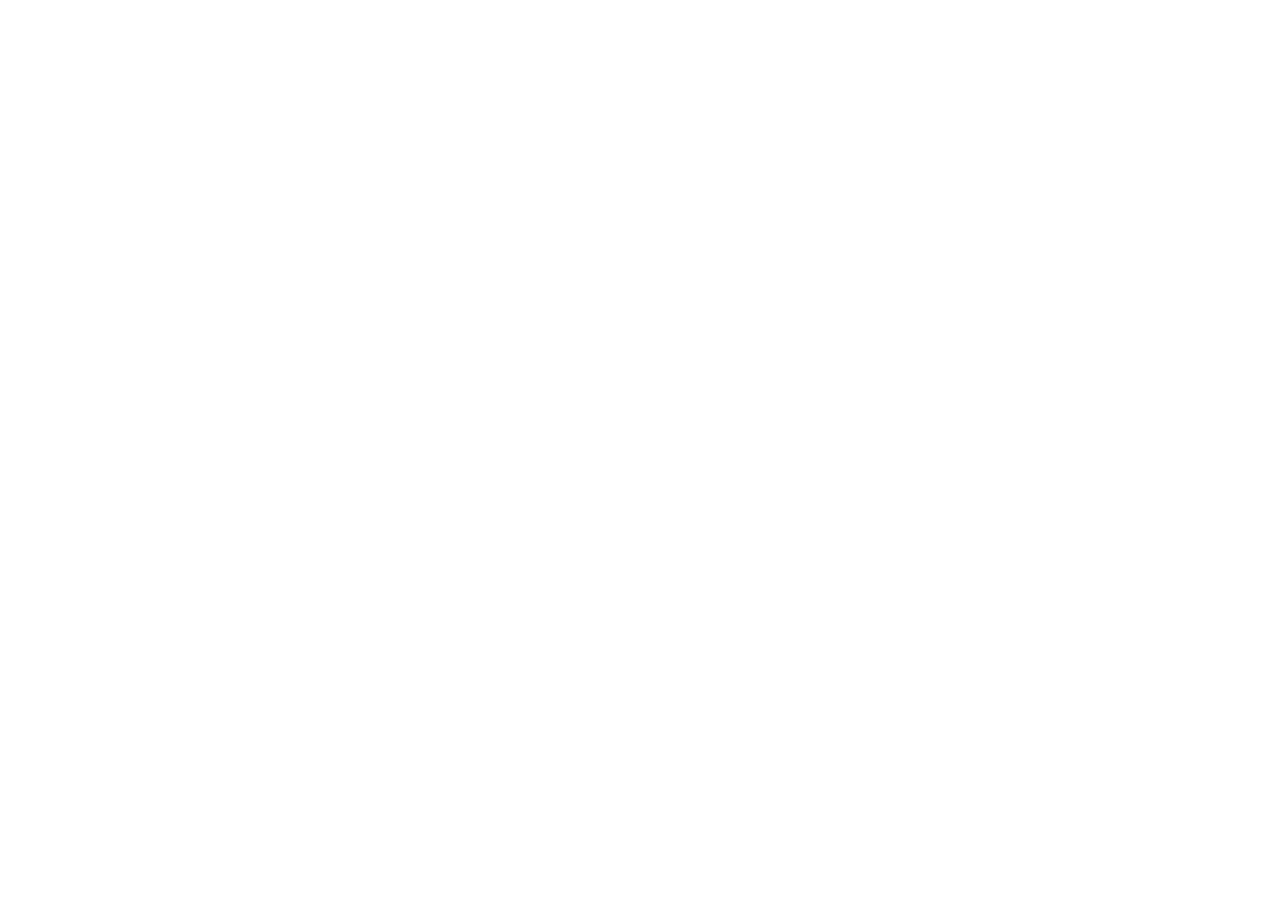
==== index.html @ 022a1bfe "file creation for the pages and css" ====
<!DOCTYPE html>
<html lang="en">
<head>
    <meta charset="UTF-8">
    <meta name="viewport" content="width=device-width, initial-scale=1.0">
    <title>Home</title>
    <link rel="stylesheet" href="style.css">
</head>
<body>
    
</body>
</html>
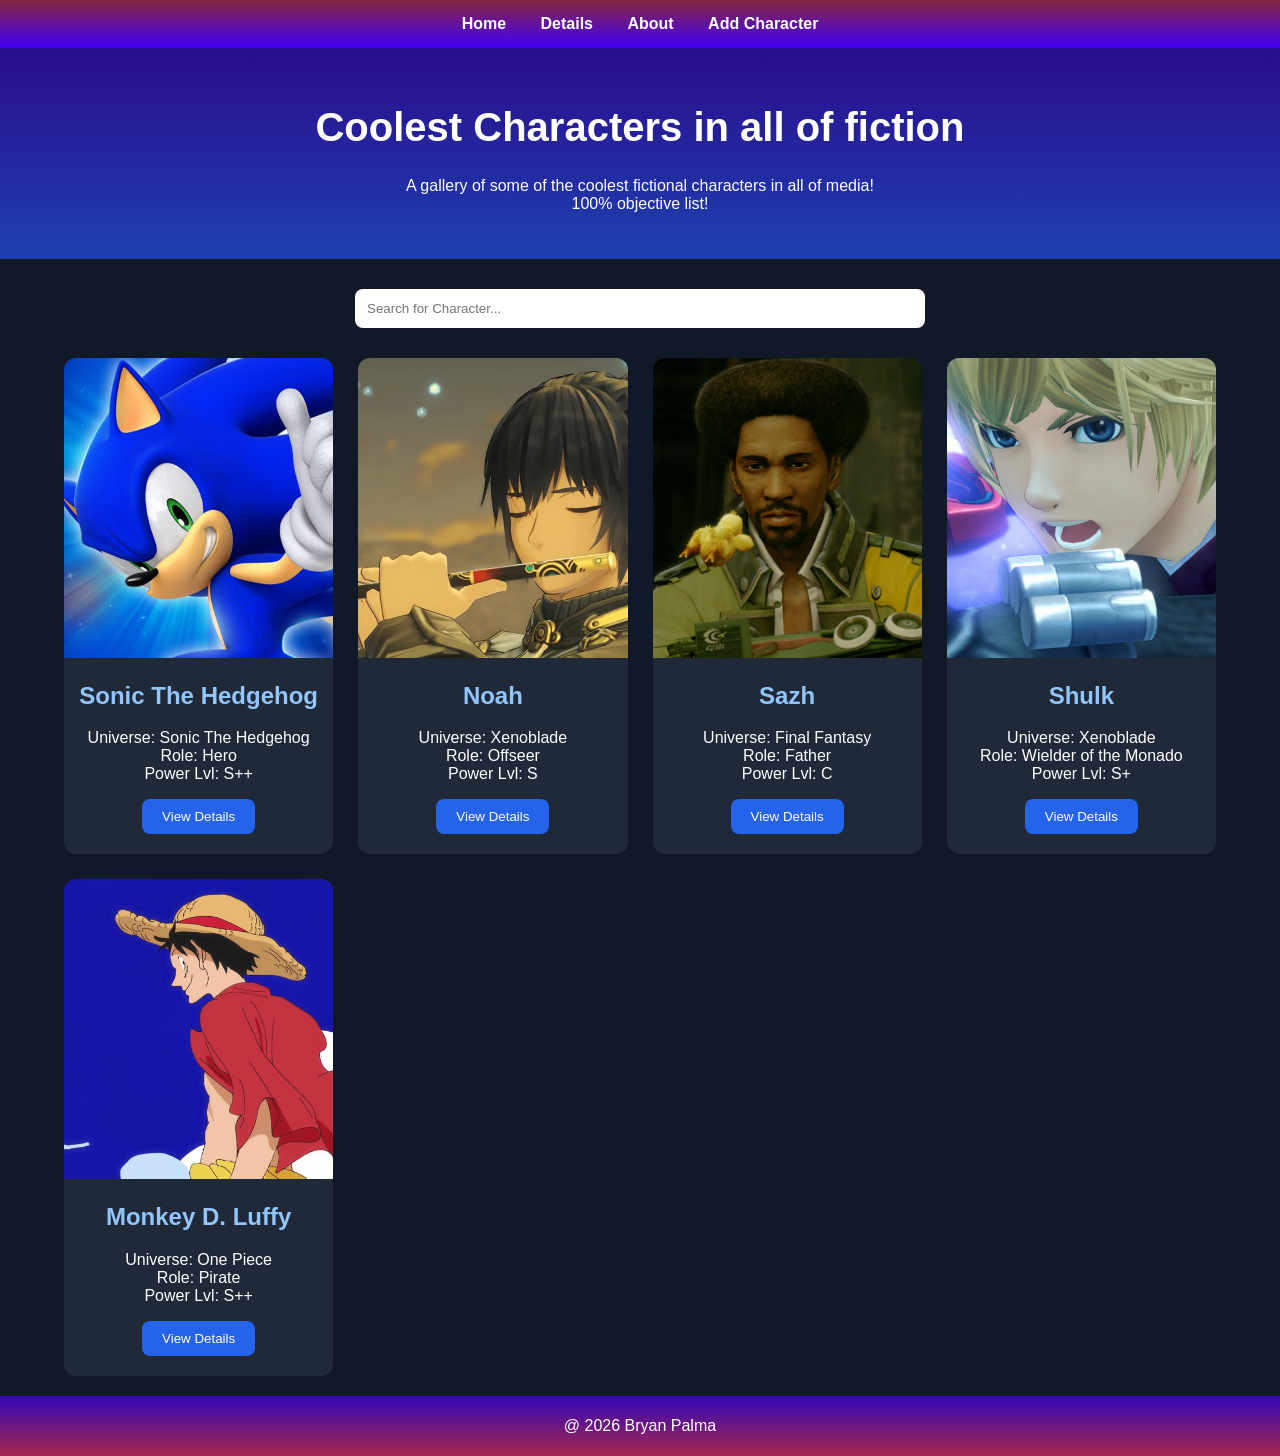
==== commit ef1e63b6: "added Images and finished home page css done too for scalablity" ====
--- a/index.html
+++ b/index.html
@@ -6,7 +6,108 @@
     <title>Home</title>
     <link rel="stylesheet" href="style.css">
 </head>
+
 <body>
     
+    <nav>
+        <a href="index.html">Home</a>
+        <a href="details.html">Details</a>
+        <a href="about.html">About</a>
+        <a href="new-character-form.html">Add Character</a>
+    </nav>
+
+    <header>
+        <h1>Coolest Characters in all of fiction</h1>
+        <p>A gallery of some of the coolest fictional characters in all of media!
+            <br>100% objective list!
+        </p>
+    </header>
+    
+    <div class="container">
+
+        <div class="search">
+            <input type="text" placeholder="Search for Character...">
+        </div>
+
+        <div class="gallery">
+
+            <!--Character #1-->
+            <div class="card">
+                <img src="images/sonic_img.jpg">
+                <h2>Sonic The Hedgehog</h2>
+                <p>
+                    Universe: Sonic The Hedgehog<br>
+                    Role: Hero<br>
+                    Power Lvl: S++
+                </p>
+                <a href="details.html">
+                    <button>View Details</button>
+                </a>
+            </div>
+            
+            <!--Character #2-->
+            <div class="card">
+                <img src="images/noah_img.png">
+                <h2>Noah</h2>
+                <p>
+                    Universe: Xenoblade<br>
+                    Role: Offseer<br>
+                    Power Lvl: S
+                </p>
+                <a href="details.html">
+                    <button>View Details</button>
+                </a>
+            </div>
+
+            <!--Character #3-->
+            <div class="card">
+                <img src="images/sazh.jpg">
+                <h2>Sazh</h2>
+                <p>
+                    Universe: Final Fantasy<br>
+                    Role: Father<br>
+                    Power Lvl: C
+                </p>
+                <a href="details.html">
+                    <button>View Details</button>
+                </a>
+            </div>
+
+            <!--Character #4-->
+            <div class="card">
+                <img src="images/shulk.jpg">
+                <h2>Shulk</h2>
+                <p>
+                    Universe: Xenoblade<br>
+                    Role: Wielder of the Monado<br>
+                    Power Lvl: S+
+                </p>
+                <a href="details.html">
+                    <button>View Details</button>
+                </a>
+            </div>
+
+            <!--Character #5-->
+            <div class="card">
+                <img src="images/luffy.jpeg">
+                <h2>Monkey D. Luffy</h2>
+                <p>
+                    Universe: One Piece<br>
+                    Role: Pirate<br>
+                    Power Lvl: S++
+                </p>
+                <a href="details.html">
+                    <button>View Details</button>
+                </a>
+            </div>
+
+        </div>
+    </div>
+
+    <footer>
+        <p>@ 2026 Bryan Palma</p>
+    </footer>
 </body>
+
+
 </html>
--- a/style.css
+++ b/style.css
@@ -0,0 +1,126 @@
+body {
+    font-family: Arial, sans-serif;
+    margin: 0;
+    background-color: #111827;
+    color: white;
+}
+
+nav {
+
+    background-image: linear-gradient(180deg, #a4284bcc, #4100f4);
+    padding: 15px;
+    text-align: center;
+}
+
+nav a {
+    color: white;
+    text-decoration: none;
+    margin: 15px;
+    font-weight: bold;
+}
+
+nav a:hover {
+    color: #60a5fa;
+}
+
+header {
+    text-align: center;
+    padding: 30px;
+    background: linear-gradient(180deg, rgba(65, 0, 244, .50), #1e40af);
+}
+
+h1 {
+    font-size: 40px;
+}
+
+.container {
+    width: 90%;
+    margin: auto;
+}
+
+.search {
+    text-align: center;
+    margin: 30px;
+}
+
+.search input {
+    width: 50%;
+    padding: 12px;
+    border-radius: 8px;
+    border: none;
+}
+
+.gallery {
+    display: grid;
+    grid-template-columns: repeat(auto-fit, minmax(250px, 1fr));
+    gap: 25px;
+}
+
+.card {
+    background-color: #1f2937;
+    border-radius: 12px;
+    overflow: hidden;
+    padding-bottom: 20px;
+    text-align: center;
+}
+
+.card img {
+    width: 100%;
+    height: 300px;
+    object-fit: cover;
+}
+
+.card h2 {
+    color: #93c5fd;
+}
+
+.card p {
+    padding: 0 15px;
+}
+
+button {
+    background-color: #2563eb;
+    color: white;
+    padding: 10px 20px;
+    border: none;
+    border-radius: 8px;
+}
+
+button:hover {
+    background-color: #1d4ed8;
+}
+
+.content {
+    width: 80%;
+    margin: 40px auto;
+    background-color: #1f2937;
+    padding: 30px;
+    border-radius: 12px;
+}
+
+.content img {
+    max-width: 400px;
+    display: block;
+    margin: auto;
+    border-radius: 10px;
+}
+
+form {
+    display: flex;
+    flex-direction: column;
+    gap: 15px;
+}
+
+form input, textarea {
+    padding: 12px;
+    border-radius: 8px;
+    border: none;
+}
+
+footer {
+    background-image: linear-gradient(0deg, #a4284b, #4100f4b5);
+    text-align: center;
+    padding: 5px;
+    margin-top: 20px;
+
+}
